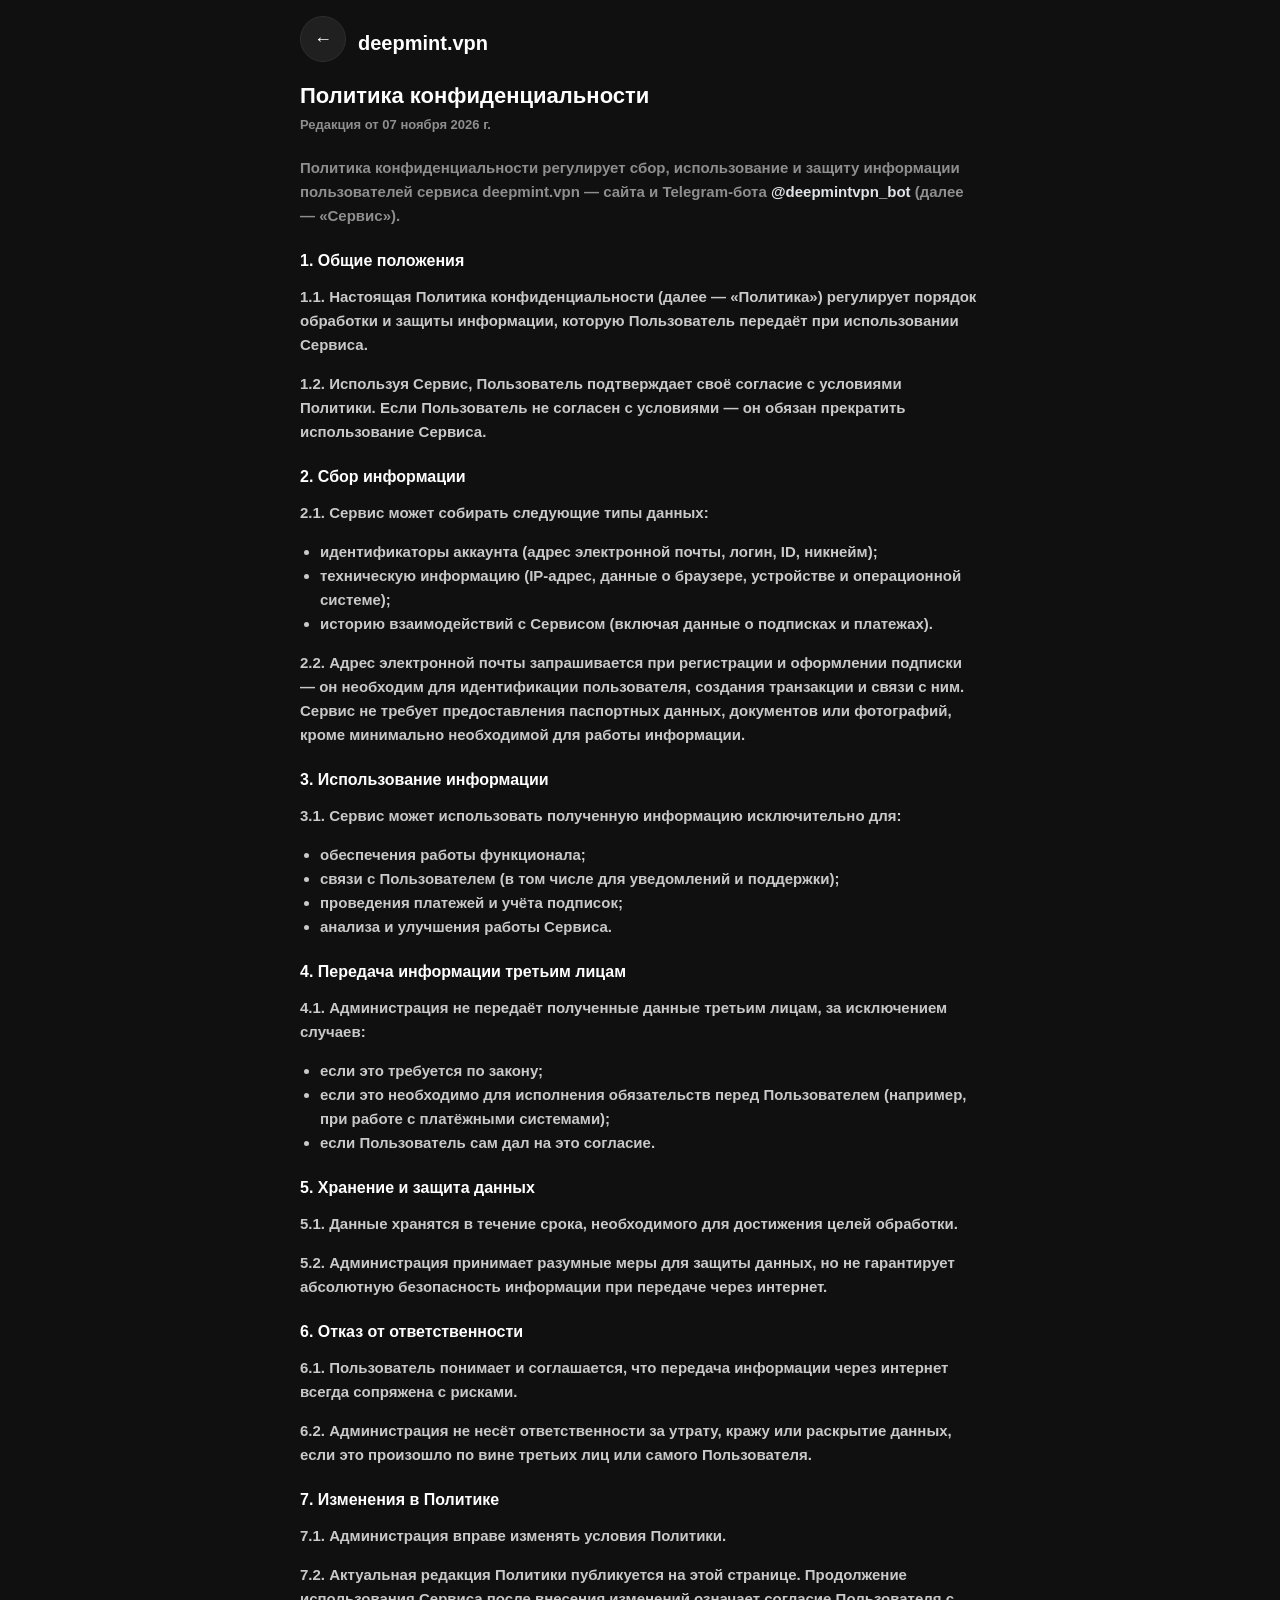
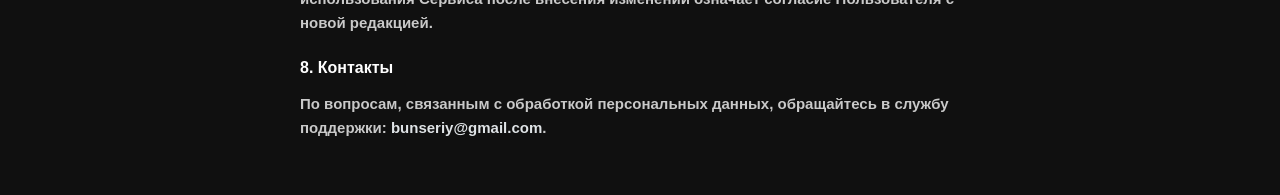
==== privacy.html @ 60271bc9 "Банк: политика и соглашение, почта поддержки, обязательная почта при оплате, лимит 10 000 руб, кодов" ====
<!DOCTYPE html>
<html lang="ru">
<head>
<meta charset="utf-8">
<meta name="viewport" content="width=device-width, initial-scale=1, viewport-fit=cover">
<title>Политика конфиденциальности — deepmint.vpn</title>
<style>
@font-face{font-family:'SF Pro Rounded';src:url('https://raw.githubusercontent.com/Coderion31/deepmint-vpn-app/main/spider-assets/SF-Pro-Rounded-Semibold.otf') format('opentype');font-weight:600;font-style:normal;font-display:swap}
html,body{margin:0;padding:0;background-color:#101010;color:#fff;font-family:'SF Pro Rounded',-apple-system,BlinkMacSystemFont,'Segoe UI',Roboto,sans-serif;font-weight:600}
.wrap{max-width:680px;margin:0 auto;padding:24px 20px calc(40px + env(safe-area-inset-bottom))}
.head{display:flex;align-items:center;gap:12px;margin-bottom:20px}
.back{background:#202020;border:1px solid #2e2e2e;color:#fff;width:44px;height:44px;border-radius:50%;font-size:18px;line-height:1;cursor:pointer;display:flex;align-items:center;justify-content:center;text-decoration:none;flex:none;margin-top:-8px}
.back:hover{background:#2a2a2a}
.title{font-size:20px;font-weight:600;color:#fff}
h1{font-size:22px;margin:0 0 6px;line-height:1.3}
.date{color:#8e8e8e;font-size:13px;margin-bottom:24px}
p,li{color:#c9c9c9;font-size:15px;line-height:1.6}
b{color:#fff}
h2{font-size:16px;color:#fff;margin:24px 0 8px}
ul{padding-left:20px;margin:8px 0}
a{color:#dfe3e6;text-decoration:none}
.lead{font-size:15px;color:#8e8e8e;line-height:1.6}
</style>
</head>
<body>
<div class="wrap">
  <div class="head">
    <a class="back" href="index.html" aria-label="Назад">←</a>
    <div class="title">deepmint.vpn</div>
  </div>
  <h1>Политика конфиденциальности</h1>
  <div class="date">Редакция от 07 ноября 2026 г.</div>

  <p class="lead">Политика конфиденциальности регулирует сбор, использование и защиту информации пользователей сервиса deepmint.vpn — сайта и Telegram-бота <a href="https://t.me/deepmintvpn_bot">@deepmintvpn_bot</a> (далее — «Сервис»).</p>

  <h2>1. Общие положения</h2>
  <p>1.1. Настоящая Политика конфиденциальности (далее — «Политика») регулирует порядок обработки и защиты информации, которую Пользователь передаёт при использовании Сервиса.</p>
  <p>1.2. Используя Сервис, Пользователь подтверждает своё согласие с условиями Политики. Если Пользователь не согласен с условиями — он обязан прекратить использование Сервиса.</p>

  <h2>2. Сбор информации</h2>
  <p>2.1. Сервис может собирать следующие типы данных:</p>
  <ul>
    <li>идентификаторы аккаунта (адрес электронной почты, логин, ID, никнейм);</li>
    <li>техническую информацию (IP-адрес, данные о браузере, устройстве и операционной системе);</li>
    <li>историю взаимодействий с Сервисом (включая данные о подписках и платежах).</li>
  </ul>
  <p>2.2. Адрес электронной почты запрашивается при регистрации и оформлении подписки — он необходим для идентификации пользователя, создания транзакции и связи с ним. Сервис не требует предоставления паспортных данных, документов или фотографий, кроме минимально необходимой для работы информации.</p>

  <h2>3. Использование информации</h2>
  <p>3.1. Сервис может использовать полученную информацию исключительно для:</p>
  <ul>
    <li>обеспечения работы функционала;</li>
    <li>связи с Пользователем (в том числе для уведомлений и поддержки);</li>
    <li>проведения платежей и учёта подписок;</li>
    <li>анализа и улучшения работы Сервиса.</li>
  </ul>

  <h2>4. Передача информации третьим лицам</h2>
  <p>4.1. Администрация не передаёт полученные данные третьим лицам, за исключением случаев:</p>
  <ul>
    <li>если это требуется по закону;</li>
    <li>если это необходимо для исполнения обязательств перед Пользователем (например, при работе с платёжными системами);</li>
    <li>если Пользователь сам дал на это согласие.</li>
  </ul>

  <h2>5. Хранение и защита данных</h2>
  <p>5.1. Данные хранятся в течение срока, необходимого для достижения целей обработки.</p>
  <p>5.2. Администрация принимает разумные меры для защиты данных, но не гарантирует абсолютную безопасность информации при передаче через интернет.</p>

  <h2>6. Отказ от ответственности</h2>
  <p>6.1. Пользователь понимает и соглашается, что передача информации через интернет всегда сопряжена с рисками.</p>
  <p>6.2. Администрация не несёт ответственности за утрату, кражу или раскрытие данных, если это произошло по вине третьих лиц или самого Пользователя.</p>

  <h2>7. Изменения в Политике</h2>
  <p>7.1. Администрация вправе изменять условия Политики.</p>
  <p>7.2. Актуальная редакция Политики публикуется на этой странице. Продолжение использования Сервиса после внесения изменений означает согласие Пользователя с новой редакцией.</p>

  <h2>8. Контакты</h2>
  <p>По вопросам, связанным с обработкой персональных данных, обращайтесь в службу поддержки: <a href="mailto:bunseriy@gmail.com">bunseriy@gmail.com</a>.</p>
</div>
</body>
</html>
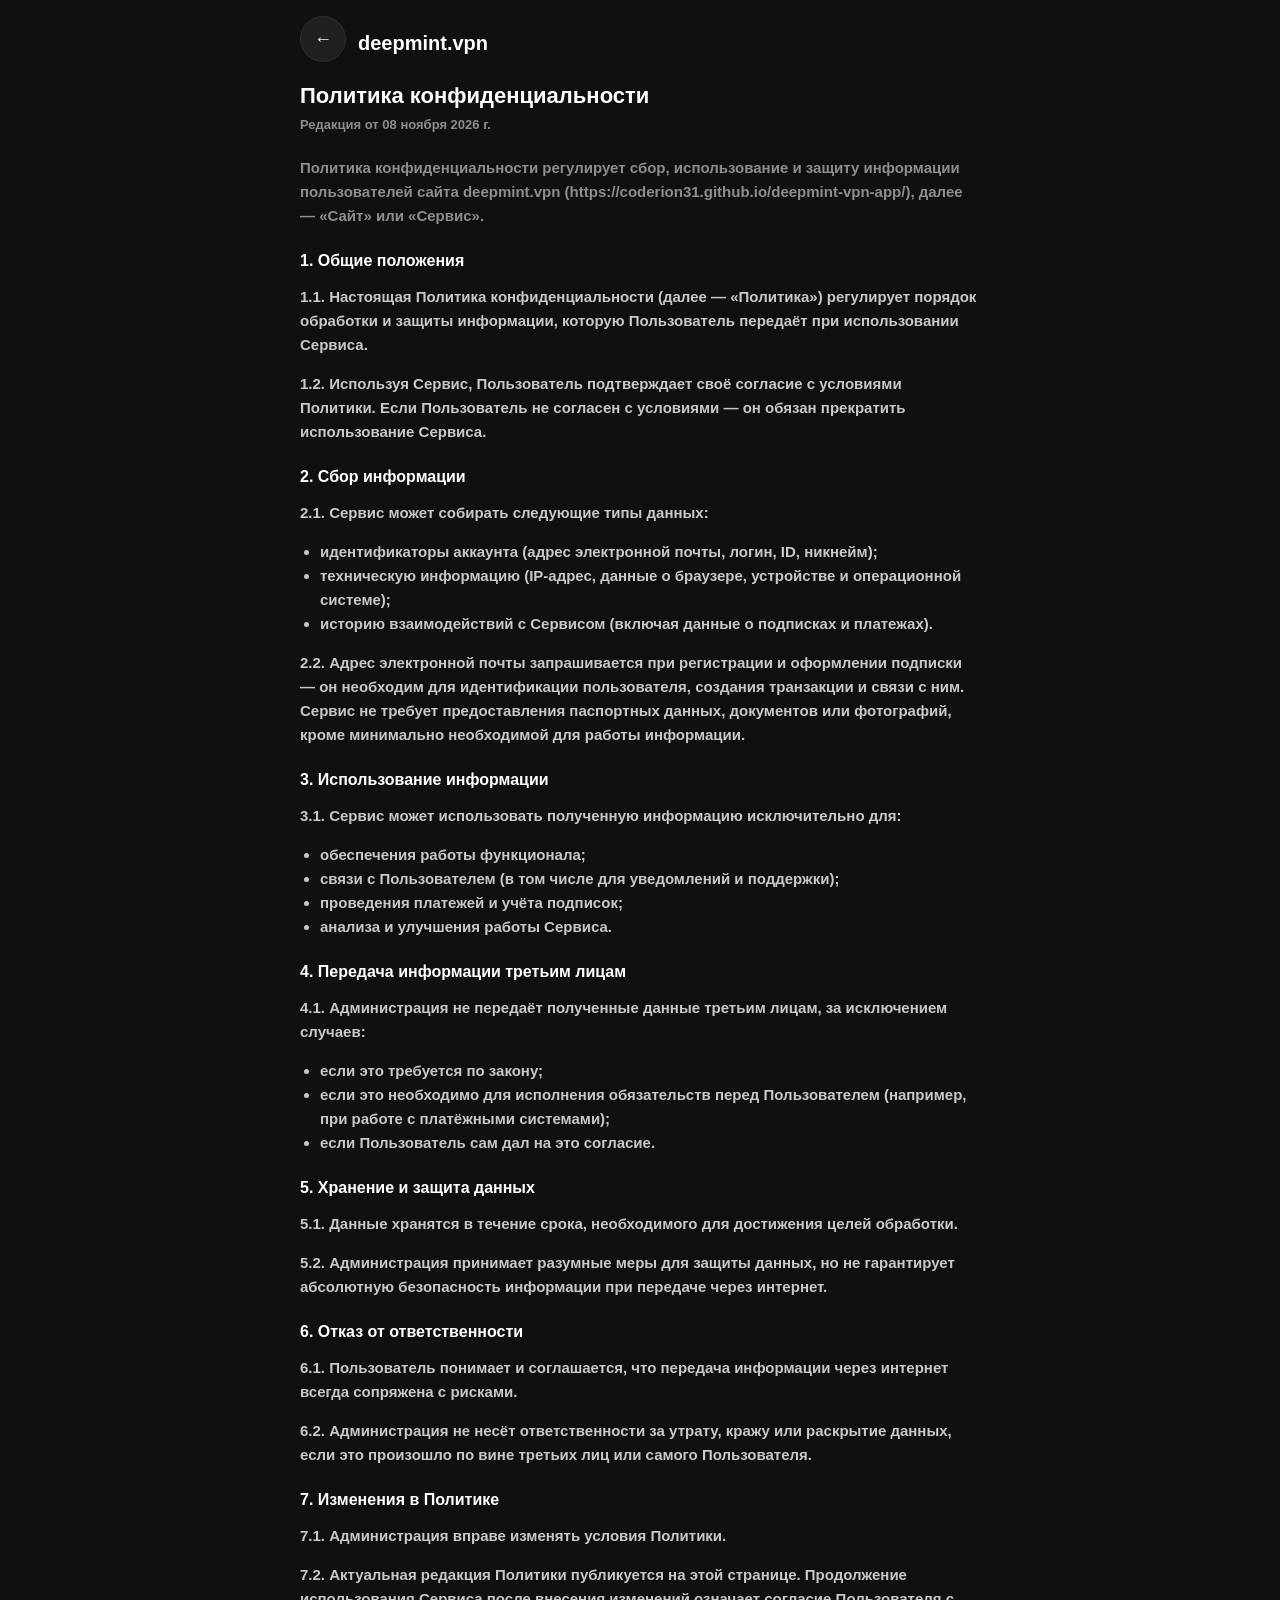
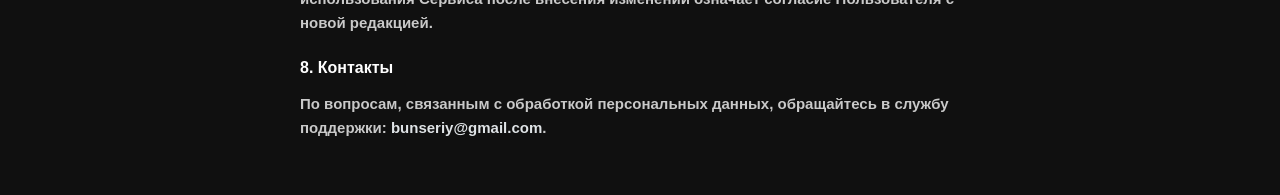
==== commit cc6691c8: "Банк: документы под сайт (дата 08.11), кнопка Оплатить кликабельна + заглушка, убран перевод боту" ====
--- a/privacy.html
+++ b/privacy.html
@@ -29,9 +29,9 @@
     <div class="title">deepmint.vpn</div>
   </div>
   <h1>Политика конфиденциальности</h1>
-  <div class="date">Редакция от 07 ноября 2026 г.</div>
+  <div class="date">Редакция от 08 ноября 2026 г.</div>
 
-  <p class="lead">Политика конфиденциальности регулирует сбор, использование и защиту информации пользователей сервиса deepmint.vpn — сайта и Telegram-бота <a href="https://t.me/deepmintvpn_bot">@deepmintvpn_bot</a> (далее — «Сервис»).</p>
+  <p class="lead">Политика конфиденциальности регулирует сбор, использование и защиту информации пользователей сайта deepmint.vpn (https://coderion31.github.io/deepmint-vpn-app/), далее — «Сайт» или «Сервис».</p>
 
   <h2>1. Общие положения</h2>
   <p>1.1. Настоящая Политика конфиденциальности (далее — «Политика») регулирует порядок обработки и защиты информации, которую Пользователь передаёт при использовании Сервиса.</p>
